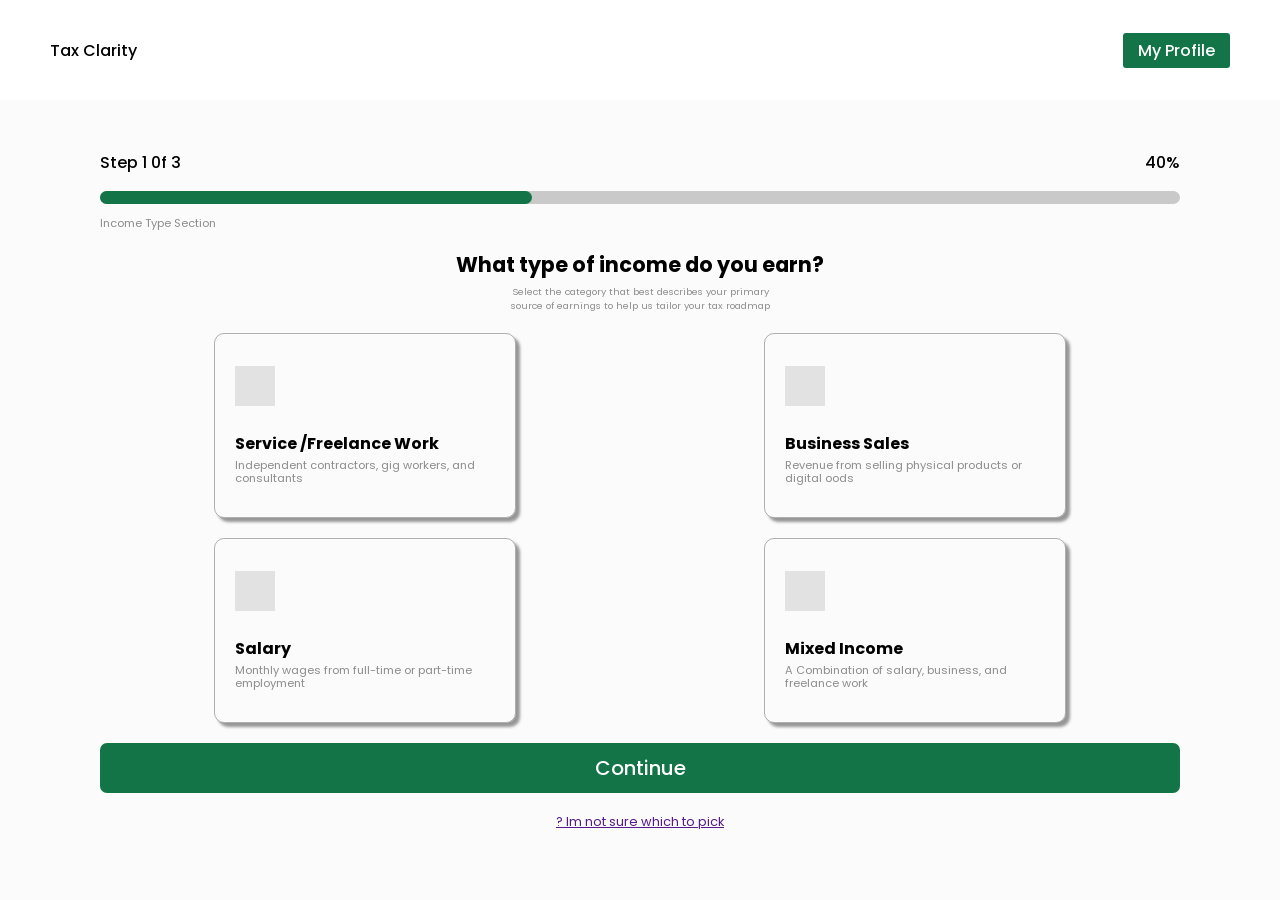
==== index.html @ aac62b96 "Rename practice.html to index.html" ====
<!DOCTYPE html>
<html lang="en">
<head>
    <meta charset="UTF-8">
    <meta name="viewport" content="width=device-width, initial-scale=1.0">
    <title>TAX CLARITY</title>
    <link rel="preconnect" href="https://fonts.googleapis.com">
    <link rel="preconnect" href="https://fonts.gstatic.com" crossorigin>
    <link href="https://fonts.googleapis.com/css2?family=Poppins:ital,wght@0,100;0,200;0,300;0,400;0,500;0,600;0,700;0,800;0,900;1,100;1,200;1,300;1,400;1,500;1,600;1,700;1,800;1,900&family=Roboto:ital,wght@0,100..900;1,100..900&display=swap" rel="stylesheet">
    <link rel="stylesheet" href="practice.css">
</head>
<body>
    <header>
        <div class="company-name">
            <img src="images/bank icon.png" alt="">
             <p>Tax Clarity</p>
        </div>
        <p class="Profile">My Profile</p>
    </header>

    <section>
        <p class="step-text">Step 1 0f 3 <span>40%</span></p>

        <div class="step-progress-container">
            <div class="step-progress-fill">
            </div>
        </div>

        <p class="income-step-text">Income Type Section</p>

        <div class="Income-type">
            <h2>What type of income do you earn?</h2>
            <p>Select the category that best describes your primary 
            <br>source of earnings to help us tailor your tax roadmap
            </p>
        </div>
        
        <div class="main">

            <div class="type-container">
                <div class="img-container">
                 <img class="icon" src="images/personal icon.png" alt="">
                </div>
                <h4>Service /Freelance Work</h4>
                <p>Independent contractors, gig workers, and consultants</p>
            </div>

            <div class="type-container">
                <div class="img-container">
                    <img class="icon" src="images/cart icon.png" alt="">
                </div>
                <h4>Business Sales</h4>
                <p>Revenue from selling physical products or digital oods</p>
            </div>

            <div class="type-container">
                <div class="img-container">
                <img class=" money-icon" src="images/money icon.png" alt="">
                </div>
                <h4>Salary</h4>
                <p>Monthly wages from full-time or part-time employment</p>
            </div>            
            
            <div class="type-container">
                <div class="img-container">
                <img class="icon" src="images/Combined money icon.png" alt="">
                </div>
                <h4>Mixed Income</h4>
                <p>A Combination of salary, business, and freelance work</p>
            </div>
        </div>

        <p class="Next-action">
            Continue
        </p>

        <a href=""> <span class="question-mark">&quest;</span> Im not sure which to pick</a>

    </section>

</body>
</html>
---- practice.css ----
body{
  background-color: rgba(243, 243, 243, 0.3);
  margin: 0;
  padding: 0;
  font-family: "Poppins", Arial;
  color: black;
  
}

header{
  background-color: white;
  block-size: 100px;
  display: flex;
  align-items: center;
  justify-content: space-between;
  padding-inline-end: 50px;
  padding-inline-start: 50px;
  margin-block-end: 50px;
  
}

header p{
  font-weight: 500;
  
}

.company-name{
  display: flex;
  justify-content: start;
  align-items: center;
}

header img{
  block-size: 50px;
}

.Profile{
  background-color:#137547;
  color: white;
  font-weight: 500;
  display: inline-block;
  padding: 5px 15px;
  border-radius: 3px;
  box-shadow: none;
  margin-inline-start: 10px;
}

section{
  padding-inline: 100px;
  
  
}

.step-text{
  font-weight: 500;
  display: flex;
  justify-content: space-between;
} 

.income-step-text{
  font-size: 0.7rem;
  color: rgb(141, 141, 141);
}

.step-progress-container{
  background-color: rgb(0, 0,0,0.2);
  block-size: 13px;
  border-radius: 10px;
  
}

.step-progress-fill{
  background-color: #137547;
  inline-size: 40%;
  block-size: 100%;
  border-radius: 10px;
}

.Income-type{
  text-align: center;
  
}

h2{
  font-size: 1.3rem;
}
.Income-type p{
  font-size: 0.6rem;
  color: rgb(141, 141, 141);
  margin: 0;
  margin-block-end: 20px;
}

h2{
  margin-block-end: 5px;
  padding: 0;
}

.type-container{
  inline-size: 250px;
  border-radius: 10px;
  padding-inline: 20px 30px;
  border: solid 1px rgb(0, 0, 0,0.3);
  box-shadow: 4px 4px 3px rgb(0, 0, 0, 0.4);
  padding-block: 32px;;
}

.type-container p{
  font-size: 0.7rem;
  color: rgb(141, 141, 141);
  margin: 0;
  line-height: .8rem;
}

.type-container h4{
  margin-block: 3px;
}

.img-container{
  background-color: rgb(0, 0, 0, 0.1);
  display: inline-block;
  align-content: center;
  inline-size: 40px;
  block-size:40px;
  margin-block-end: 22px;
}
.icon{
  block-size: 30px;
  padding-block-start:5px;
  padding-inline-start: 5px;
}

.main{
  display: grid;
  grid-template-columns: repeat(2,1fr);
  gap: 20px;

  place-items: center;
}
.money-icon{
  block-size: 25px;
  padding-block-start:5px;
  padding-inline-start: 5px;
}

.Next-action{
  background-color: #137547;
  color: white;
  font-weight: 500;
  font-size: 1.25rem;
  text-align: center;
  padding:10px 0;
  border-radius: 7px
}


a{
  font-size: .8rem;
  display: block;
  text-align: center;
}
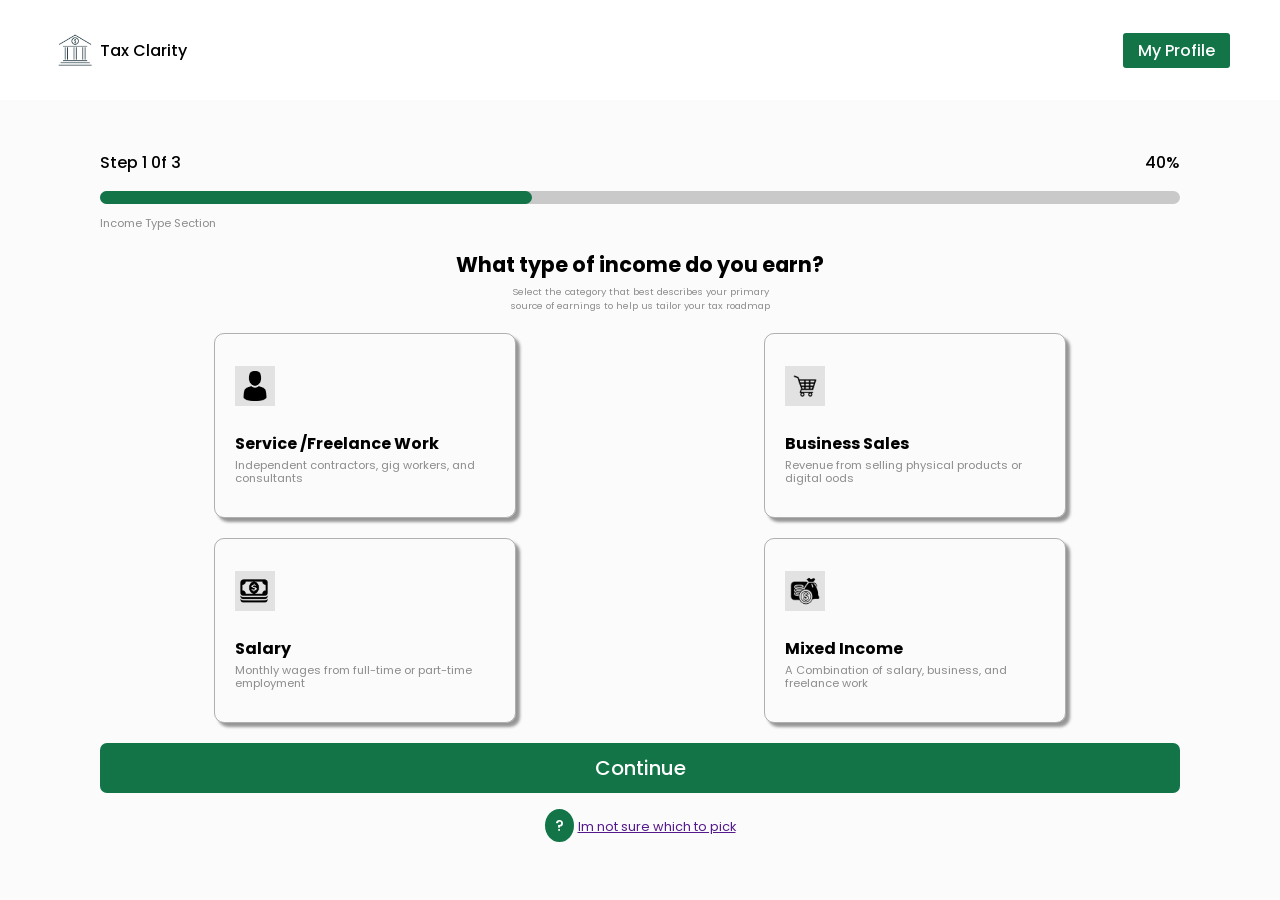
==== commit 2726a2a8: "Rename practice.html to index.html" ====
--- a/index.html
+++ b/index.html
@@ -74,7 +74,8 @@
             Continue
         </p>
 
-        <a href=""> <span class="question-mark">&quest;</span> Im not sure which to pick</a>
+        <p class="question-mark"><span>&quest;</span> <a href="">  Im not sure which to pick</a> </p>
+        
 
     </section>
 
--- a/practice.css
+++ b/practice.css
@@ -156,6 +156,21 @@
 
 a{
   font-size: .8rem;
+  display: inline-block;
+  text-align: center;
+}
+
+.question-mark{
   display: block;
   text-align: center;
+  
+}
+.question-mark span{
+  text-decoration: none;
+  
+  background-color: #137547;
+  color: white;
+  font-weight: 500;
+  padding: 5px 10px;
+  border-radius: 50%;
 }
